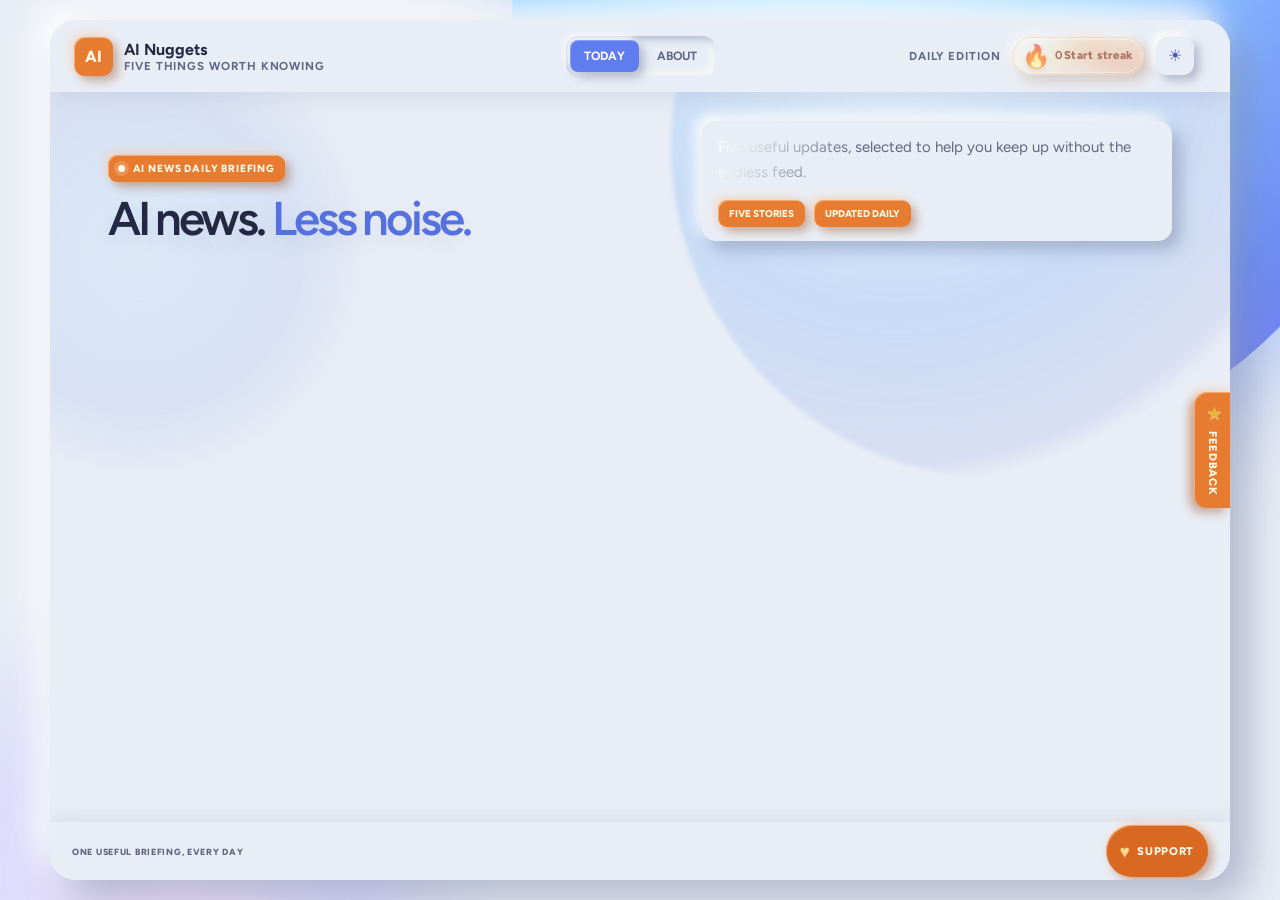
==== index.html @ bac21fe3 "feat: add streak celebration engine with confetti and toast Add self-contained celebration system th" ====
<!doctype html>
<html lang="en">
<head>
  <meta charset="utf-8">
  <meta name="viewport" content="width=device-width, initial-scale=1">
  <meta name="description" content="AI Nuggets distills the five AI updates worth knowing into a quick daily briefing.">
  <meta name="theme-color" content="#e9ebf9">
  <title>AI Nuggets - AI news, less noise</title>
  
  <!-- Technical SEO Improvements -->
  <link rel="canonical" href="https://ai-nuggets.pages.dev/">
  <script type="application/ld+json">
  {
    "@context": "https://schema.org",
    "@type": "WebSite",
    "name": "AI Nuggets",
    "url": "https://ai-nuggets.pages.dev/",
    "potentialAction": {
      "@type": "SearchAction",
      "target": "https://ai-nuggets.pages.dev/?date={date}",
      "query-input": "required name=date"
    }
  }
  </script>
  
  <!-- Social Media Integration (Open Graph & Twitter Cards) -->
  <meta property="og:title" content="AI Nuggets - AI news, less noise">
  <meta property="og:description" content="Daily briefing of exactly 4-5 essential AI stories. Stay informed without the endless feed.">
  <meta property="og:type" content="website">
  <meta property="og:url" content="https://ai-nuggets.pages.dev/">
  <meta property="og:site_name" content="AI Nuggets">
  <meta name="twitter:card" content="summary_large_image">
  <meta name="twitter:title" content="AI Nuggets - AI news, less noise">
  <meta name="twitter:description" content="Daily briefing of exactly 4-5 essential AI stories. Stay informed without the endless feed.">
  
  <link rel="preconnect" href="https://fonts.googleapis.com">
  <link rel="preconnect" href="https://fonts.gstatic.com" crossorigin>
  <link href="https://fonts.googleapis.com/css2?family=Figtree:wght@500;600;700;800&display=swap" rel="stylesheet">
  <script src="product/config.js"></script>
  <script src="theme.config.js"></script>
  <script src="theme-loader.js"></script>
  
  <!-- Analytics & Tracking Setup -->
  <!-- Google Analytics 4 (replace with actual ID when available) -->
  <script async src="https://www.googletagmanager.com/gtag/js?id=G-XXXXXXXXXX"></script>
  <script>
    window.dataLayer = window.dataLayer || [];
    function gtag(){dataLayer.push(arguments);}
    gtag('js', new Date());
    gtag('config', 'G-XXXXXXXXXX');
  </script>
</head>
<body>
  <div class="site-frame">
    <header class="site-header">
      <a class="brand" href="#today" data-product-home>
        <span class="brand-mark" aria-hidden="true" data-product-copy="brandMark"></span>
        <span class="brand-copy">
          <strong data-product-copy="brandName"></strong>
          <small data-product-copy="brandTagline"></small>
        </span>
      </a>

      <nav class="nav-tabs" aria-label="Main navigation">
        <a class="active" href="#today" aria-current="page">Today</a>
        <a href="about.html" data-product-copy="aboutLabel"></a>
      </nav>

      <div class="header-actions">
        <span class="current-date">Daily edition</span>
        <div class="streak-control">
          <button class="streak-pill" id="streakPill" type="button" aria-controls="loginMenu" aria-describedby="streakGuidance" aria-expanded="false" aria-live="polite">
            <span class="streak-pill__flame" aria-hidden="true">&#128293;</span>
            <span class="streak-pill__text"><strong id="streakPillCount">0</strong><span class="streak-pill__label" id="streakPillLabel" data-product-copy="guestStreakLabel"></span></span>
          </button>
          <span class="streak-guidance" id="streakGuidance" role="tooltip" data-product-streak-guidance></span>
        </div>
        <button class="color-mode-toggle" id="colorModeToggle" type="button" aria-label="Switch to dark mode" aria-pressed="false">
          <span class="mode-icon mode-icon--sun" aria-hidden="true">&#9728;</span>
          <span class="mode-icon mode-icon--moon" aria-hidden="true">&#9790;</span>
        </button>
        <div class="sign-in-control">
          <button class="login-menu-toggle" id="loginMenuToggle" type="button" aria-expanded="false" aria-controls="loginMenu">
            <span class="login-menu-toggle__icon" aria-hidden="true">&#128100;</span>
            <span data-product-copy="loginLabel"></span>
          </button>
          <div class="login-menu" id="loginMenu" hidden>
            <p class="login-menu__title" data-product-copy="loginMenuTitle"></p>
            <p class="login-menu__description" data-product-copy="loginMenuDescription"></p>
            <div class="google-sign-in-option">
              <div class="google-sign-in-button" id="googleSignInButton" aria-hidden="true">
                <span class="google-sign-in-button__mark" aria-hidden="true">G</span>
                <span data-product-copy="continueWithGoogleLabel"></span>
              </div>
              <div class="google-sign-in-target" id="googleSignInTarget"></div>
            </div>
          </div>
          <button class="account-menu-toggle" id="accountMenuToggle" type="button" aria-expanded="false" aria-controls="accountMenu" hidden>
            <span class="account-avatar" id="accountAvatar" aria-hidden="true"></span>
            <span class="account-name" id="accountName"></span>
            <span class="account-menu-chevron" aria-hidden="true">⌄</span>
          </button>
          <div class="account-menu" id="accountMenu" hidden>
            <div class="account-menu__profile">
              <span class="account-avatar" id="accountMenuAvatar" aria-hidden="true"></span>
              <span><strong id="accountMenuName"></strong><small id="accountEmail"></small></span>
            </div>
            <div class="account-menu__divider" aria-hidden="true"></div>
            <button class="sign-out-button" id="signOutButton" type="button">Sign out</button>
          </div>
          <output class="sign-in-status" id="signInStatus" aria-live="polite"></output>
        </div>
      </div>
    </header>

    <main id="today">
      <section class="briefing-intro" aria-labelledby="pageTitle">
        <div>
          <p class="eyebrow"><span class="eyebrow-indicator" aria-hidden="true"></span> <span data-product-copy="eyebrow"></span></p>
          <h1 id="pageTitle" data-product-headline></h1>
        </div>
        <div class="briefing-copy">
          <p class="briefing-copy__shine" data-product-copy="briefingDescription"></p>
          <div class="briefing-meta" aria-label="Briefing details">
            <span data-product-copy="storyCountLabel"></span>
            <span data-product-copy="updateCadenceLabel"></span>
          </div>
        </div>
      </section>

      <section class="story-grid" id="storyGrid"></section>
    </main>

    <footer class="site-footer">
      <span data-product-copy="footer"></span>
      <button class="support-tab" id="supportTab" type="button" aria-haspopup="dialog" aria-controls="supportDialog">
        <span aria-hidden="true">&#9829;</span><span data-product-copy="supportLabel"></span>
              <span class="support-heart" aria-hidden="true"></span>
              <span class="support-heart" aria-hidden="true"></span>
            </button>
    </footer>

          <div class="edge-tabs" id="edgeTabs">
            <button class="feedback-tab" id="feedbackTab" type="button" aria-haspopup="dialog" aria-controls="feedbackDialog">
              <span aria-hidden="true">★</span><span>Feedback</span>
            </button>
          </div>
      </div>

  <dialog class="feedback-dialog" id="feedbackDialog" aria-labelledby="feedbackTitle" aria-describedby="feedbackDescription">
    <button class="dialog-close" id="feedbackDialogClose" type="button" aria-label="Close feedback form">&times;</button>
    <span class="dialog-mark feedback-dialog-mark" aria-hidden="true">★</span>
    <h2 id="feedbackTitle">How are we doing?</h2>
    <p id="feedbackDescription">A quick note helps us make each briefing more useful.</p>
    <form id="feedbackForm">
      <label for="feedbackEmail">Email address</label>
      <div class="feedback-email-control">
        <input id="feedbackEmail" name="email" type="email" autocomplete="email" placeholder="you@example.com" required>
        <span class="feedback-email-lock" id="feedbackEmailLock" aria-hidden="true" hidden>Locked</span>
      </div>
      <fieldset class="feedback-rating" id="feedbackRating">
        <legend>Your rating</legend>
        <div class="feedback-rating__choices" aria-label="Choose a rating from one to five stars">
          <span class="feedback-rating__stars" aria-hidden="true">
            <span class="feedback-rating__star"></span>
            <span class="feedback-rating__star"></span>
            <span class="feedback-rating__star"></span>
            <span class="feedback-rating__star"></span>
            <span class="feedback-rating__star"></span>
          </span>
          <input id="rating-1" name="ratingHalves" type="radio" value="2" required><label for="rating-1">1 star</label>
          <input id="rating-2" name="ratingHalves" type="radio" value="4"><label for="rating-2">2 stars</label>
          <input id="rating-3" name="ratingHalves" type="radio" value="6"><label for="rating-3">3 stars</label>
          <input id="rating-4" name="ratingHalves" type="radio" value="8"><label for="rating-4">4 stars</label>
          <input id="rating-5" name="ratingHalves" type="radio" value="10"><label for="rating-5">5 stars</label>
        </div>
        <output class="feedback-rating__display" id="feedbackRatingDisplay" aria-live="polite">Choose a rating</output>
      </fieldset>
      <label for="feedbackMessage">Feedback</label>
      <textarea id="feedbackMessage" name="message" rows="4" minlength="20" maxlength="4000" placeholder="Tell us what you think..." required></textarea>
      <button class="feedback-submit" id="feedbackSubmit" type="submit">Send feedback</button>
      <output class="feedback-message" id="feedbackMessageStatus" aria-live="polite"></output>
    </form>
  </dialog>

  <dialog class="support-dialog" id="supportDialog" aria-labelledby="supportTitle" aria-describedby="supportDescription">
    <button class="dialog-close" id="supportDialogClose" type="button" aria-label="Close support dialog">&times;</button>
    <span class="dialog-mark support-dialog-mark" aria-hidden="true">&#9829;</span>
    <h2 id="supportTitle" data-product-copy="supportTitle"></h2>
    <p id="supportDescription" data-product-copy="supportDescription"></p>
    <div class="support-body" id="supportBody" aria-live="polite"></div>
      </dialog>

  <dialog class="story-dialog" id="storyDialog" aria-labelledby="storyDialogTitle">
    <button class="dialog-close" id="storyDialogClose" type="button" aria-label="Close story summary">&times;</button>
    <p class="story-dialog-category" id="storyDialogCategory"></p>
    <h2 id="storyDialogTitle"></h2>
    <div class="story-summary-contexts" role="group" aria-label="Summary detail">
    </div>
    <div id="storyDialogSummary" tabindex="0" aria-label="Story summary. Use Arrow Up and Arrow Down to scroll."></div>
    <div class="story-dialog-actions">
      <div class="story-dialog-navigation-group">
        <div class="story-dialog-navigation" aria-label="Story navigation" role="group">
          <button class="story-dialog-navigation-button" id="storyDialogPrevious" type="button" aria-label="Previous story" disabled><span aria-hidden="true">&larr;</span><span>Previous</span></button>
          <button class="story-dialog-navigation-button" id="storyDialogNext" type="button" aria-label="Next story"><span>Next</span><span aria-hidden="true">&rarr;</span></button>
        </div>
        <p class="story-dialog-navigation-hint" aria-label="Keyboard shortcuts. Tab switches summary level, up and down arrows scroll, left and right arrows browse stories.">
          <span class="story-dialog-navigation-hint-item"><span class="story-dialog-kbd" aria-hidden="true">Tab</span> switch summary</span>
          <span class="story-dialog-navigation-hint-item"><span class="story-dialog-kbd" aria-hidden="true">&uarr;</span><span class="story-dialog-kbd" aria-hidden="true">&darr;</span> scroll</span>
          <span class="story-dialog-navigation-hint-item"><span class="story-dialog-kbd" aria-hidden="true">&larr;</span><span class="story-dialog-kbd" aria-hidden="true">&rarr;</span> browse stories</span>
        </p>
      </div>
      <a class="story-dialog-source" id="storyDialogSource" target="_blank" rel="noopener noreferrer">Read the source <span aria-hidden="true">&nearr;</span></a>
    </div>
  </dialog>

  <div class="celebration-toast" id="celebrationToast" role="alert" aria-live="assertive">
    <span class="celebration-toast__emoji" data-celebration-emoji></span>
    <span class="celebration-toast__title" data-celebration-title></span>
    <span class="celebration-toast__subtitle" data-celebration-subtitle></span>
    <span class="celebration-toast__streak" data-celebration-streak></span>
  </div>

  <script src="product/apply-copy.js"></script>
  <script src="content-engine/loader.js"></script>
  <script src="product/company-images.js"></script>
  <script src="content-engine/render.js"></script>
  <script src="content-engine/celebration.js"></script>
  <script src="script.js"></script>
</body>
</html>
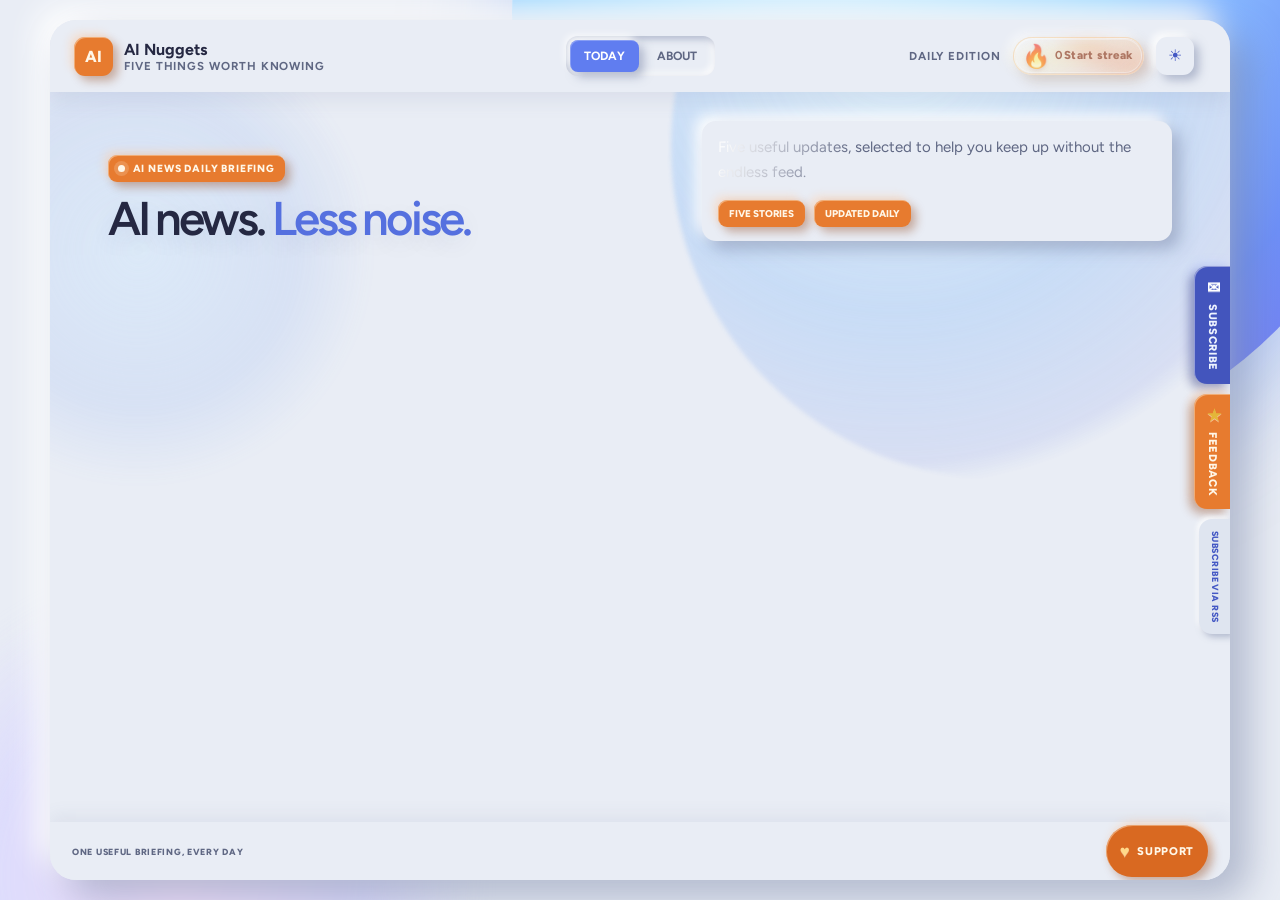
==== commit f75945e5: "feat: add distribution features - email subscribe, share, and RSS feed Add a subscribe dialog that c" ====
--- a/index.html
+++ b/index.html
@@ -6,7 +6,10 @@
   <meta name="description" content="AI Nuggets distills the five AI updates worth knowing into a quick daily briefing.">
   <meta name="theme-color" content="#e9ebf9">
   <title>AI Nuggets - AI news, less noise</title>
-  
+  <link rel="icon" type="image/svg+xml" href="product/brand-mark.svg">
+  <link rel="apple-touch-icon" href="product/og-image.png">
+  <link rel="alternate" type="application/atom+xml" title="AI Nuggets" href="https://ai-nuggets-content.ainuggets123.workers.dev/feed.xml">
+
   <!-- Technical SEO Improvements -->
   <link rel="canonical" href="https://ai-nuggets.pages.dev/">
   <script type="application/ld+json">
@@ -22,16 +25,21 @@
     }
   }
   </script>
-  
+
   <!-- Social Media Integration (Open Graph & Twitter Cards) -->
   <meta property="og:title" content="AI Nuggets - AI news, less noise">
   <meta property="og:description" content="Daily briefing of exactly 4-5 essential AI stories. Stay informed without the endless feed.">
   <meta property="og:type" content="website">
   <meta property="og:url" content="https://ai-nuggets.pages.dev/">
+  <meta property="og:image" content="https://ai-nuggets.pages.dev/product/og-image.png">
+  <meta property="og:image:width" content="1200">
+  <meta property="og:image:height" content="630">
   <meta property="og:site_name" content="AI Nuggets">
   <meta name="twitter:card" content="summary_large_image">
   <meta name="twitter:title" content="AI Nuggets - AI news, less noise">
   <meta name="twitter:description" content="Daily briefing of exactly 4-5 essential AI stories. Stay informed without the endless feed.">
+  <meta name="twitter:image" content="https://ai-nuggets.pages.dev/product/og-image.png">
+
   
   <link rel="preconnect" href="https://fonts.googleapis.com">
   <link rel="preconnect" href="https://fonts.gstatic.com" crossorigin>
@@ -132,20 +140,26 @@
     </main>
 
     <footer class="site-footer">
-      <span data-product-copy="footer"></span>
-      <button class="support-tab" id="supportTab" type="button" aria-haspopup="dialog" aria-controls="supportDialog">
-        <span aria-hidden="true">&#9829;</span><span data-product-copy="supportLabel"></span>
-              <span class="support-heart" aria-hidden="true"></span>
-              <span class="support-heart" aria-hidden="true"></span>
-            </button>
-    </footer>
-
-          <div class="edge-tabs" id="edgeTabs">
-            <button class="feedback-tab" id="feedbackTab" type="button" aria-haspopup="dialog" aria-controls="feedbackDialog">
-              <span aria-hidden="true">★</span><span>Feedback</span>
-            </button>
-          </div>
-      </div>
+          <span data-product-copy="footer"></span>
+          <button class="support-tab" id="supportTab" type="button" aria-haspopup="dialog" aria-controls="supportDialog">
+            <span aria-hidden="true">&#9829;</span><span data-product-copy="supportLabel"></span>
+                  <span class="support-heart" aria-hidden="true"></span>
+                  <span class="support-heart" aria-hidden="true"></span>
+                </button>
+        </footer>
+
+              <div class="edge-tabs" id="edgeTabs">
+                <button class="subscribe-edge-tab" id="subscribeTab" type="button" aria-haspopup="dialog" aria-controls="subscribeDialog">
+                  <span aria-hidden="true">&#9993;</span><span data-product-copy="subscribeButtonLabel"></span>
+                </button>
+                <button class="feedback-tab" id="feedbackTab" type="button" aria-haspopup="dialog" aria-controls="feedbackDialog">
+                  <span aria-hidden="true">★</span><span>Feedback</span>
+                </button>
+                              <a class="rss-edge-link" id="rssLink" href="/feed.xml" target="_blank" rel="noopener noreferrer">
+                                <span data-product-copy="rssSubscribeLabel"></span>
+                              </a>
+                            </div>
+          </div>
 
   <dialog class="feedback-dialog" id="feedbackDialog" aria-labelledby="feedbackTitle" aria-describedby="feedbackDescription">
     <button class="dialog-close" id="feedbackDialogClose" type="button" aria-label="Close feedback form">&times;</button>
@@ -191,7 +205,22 @@
     <div class="support-body" id="supportBody" aria-live="polite"></div>
       </dialog>
 
-  <dialog class="story-dialog" id="storyDialog" aria-labelledby="storyDialogTitle">
+      <dialog class="feedback-dialog subscribe-dialog" id="subscribeDialog" aria-labelledby="subscribeTitle" aria-describedby="subscribeDescription">
+        <button class="dialog-close" id="subscribeDialogClose" type="button" aria-label="Close subscribe form">&times;</button>
+        <span class="dialog-mark" aria-hidden="true">&#9993;</span>
+        <h2 id="subscribeTitle" data-product-copy="subscribeTitle"></h2>
+        <p id="subscribeDescription" data-product-copy="subscribeDescription"></p>
+        <form id="subscribeForm">
+          <label for="subscribeEmail" data-product-copy="subscribeEmailLabel"></label>
+          <div class="feedback-email-control">
+            <input id="subscribeEmail" name="email" type="email" autocomplete="email" placeholder="you@example.com" required>
+          </div>
+          <button class="feedback-submit" id="subscribeSubmit" type="submit" data-product-copy="subscribeButtonLabel"></button>
+          <output class="feedback-message" id="subscribeMessageStatus" aria-live="polite"></output>
+        </form>
+      </dialog>
+
+      <dialog class="story-dialog" id="storyDialog" aria-labelledby="storyDialogTitle">
     <button class="dialog-close" id="storyDialogClose" type="button" aria-label="Close story summary">&times;</button>
     <p class="story-dialog-category" id="storyDialogCategory"></p>
     <h2 id="storyDialogTitle"></h2>
@@ -203,6 +232,7 @@
         <div class="story-dialog-navigation" aria-label="Story navigation" role="group">
           <button class="story-dialog-navigation-button" id="storyDialogPrevious" type="button" aria-label="Previous story" disabled><span aria-hidden="true">&larr;</span><span>Previous</span></button>
           <button class="story-dialog-navigation-button" id="storyDialogNext" type="button" aria-label="Next story"><span>Next</span><span aria-hidden="true">&rarr;</span></button>
+                    <button class="story-dialog-navigation-button" id="storyDialogShare" type="button"><span aria-hidden="true">&#128279;</span><span data-product-copy="shareStoryLabel"></span></button>
         </div>
         <p class="story-dialog-navigation-hint" aria-label="Keyboard shortcuts. Tab switches summary level, up and down arrows scroll, left and right arrows browse stories.">
           <span class="story-dialog-navigation-hint-item"><span class="story-dialog-kbd" aria-hidden="true">Tab</span> switch summary</span>
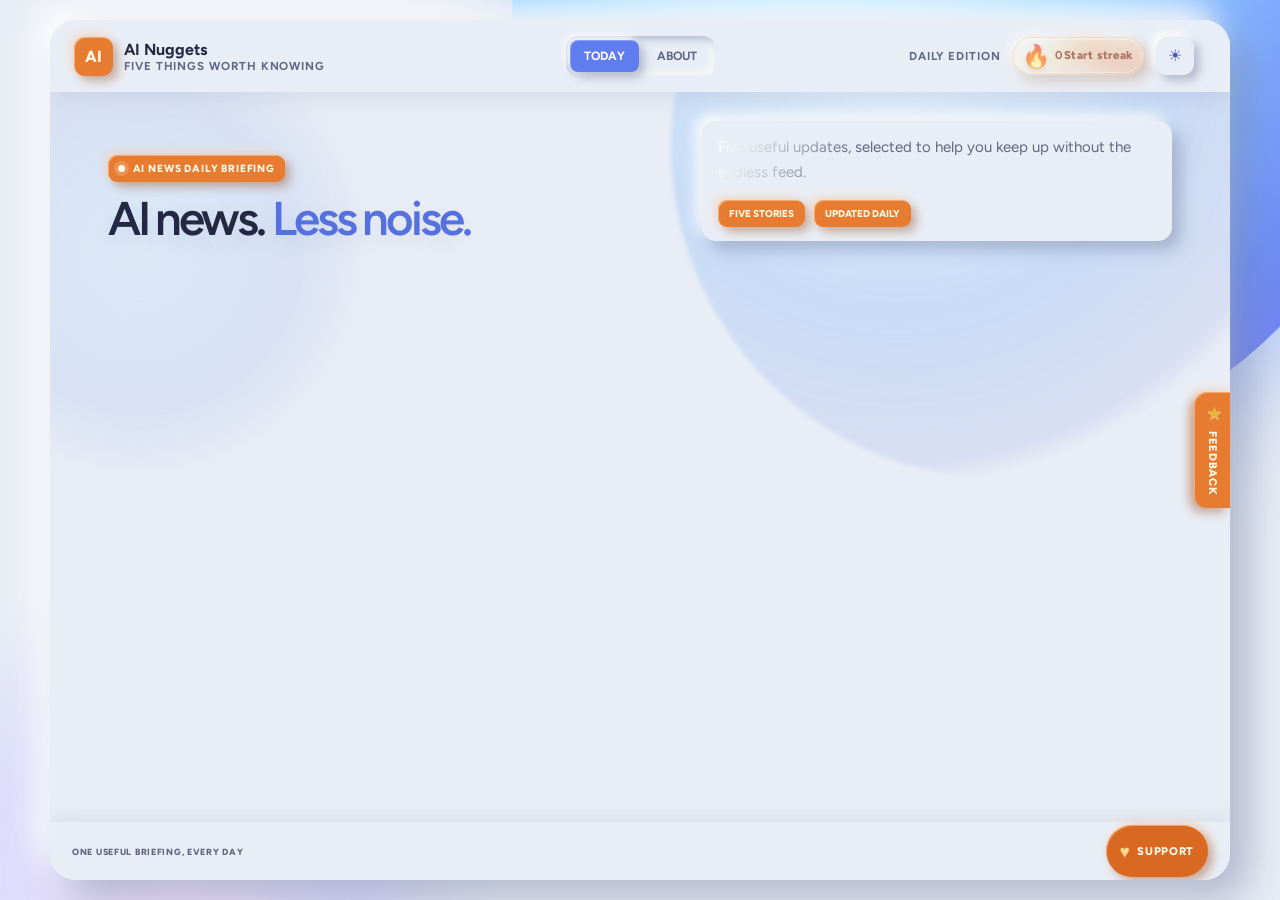
==== commit c2412d36: "revert: remove distribution features (subscribe, share, RSS promotion) Revert f75945e. Removes the e" ====
--- a/index.html
+++ b/index.html
@@ -140,26 +140,20 @@
     </main>
 
     <footer class="site-footer">
-          <span data-product-copy="footer"></span>
-          <button class="support-tab" id="supportTab" type="button" aria-haspopup="dialog" aria-controls="supportDialog">
-            <span aria-hidden="true">&#9829;</span><span data-product-copy="supportLabel"></span>
-                  <span class="support-heart" aria-hidden="true"></span>
-                  <span class="support-heart" aria-hidden="true"></span>
-                </button>
-        </footer>
-
-              <div class="edge-tabs" id="edgeTabs">
-                <button class="subscribe-edge-tab" id="subscribeTab" type="button" aria-haspopup="dialog" aria-controls="subscribeDialog">
-                  <span aria-hidden="true">&#9993;</span><span data-product-copy="subscribeButtonLabel"></span>
-                </button>
-                <button class="feedback-tab" id="feedbackTab" type="button" aria-haspopup="dialog" aria-controls="feedbackDialog">
-                  <span aria-hidden="true">★</span><span>Feedback</span>
-                </button>
-                              <a class="rss-edge-link" id="rssLink" href="/feed.xml" target="_blank" rel="noopener noreferrer">
-                                <span data-product-copy="rssSubscribeLabel"></span>
-                              </a>
-                            </div>
-          </div>
+      <span data-product-copy="footer"></span>
+      <button class="support-tab" id="supportTab" type="button" aria-haspopup="dialog" aria-controls="supportDialog">
+        <span aria-hidden="true">&#9829;</span><span data-product-copy="supportLabel"></span>
+              <span class="support-heart" aria-hidden="true"></span>
+              <span class="support-heart" aria-hidden="true"></span>
+            </button>
+    </footer>
+
+          <div class="edge-tabs" id="edgeTabs">
+            <button class="feedback-tab" id="feedbackTab" type="button" aria-haspopup="dialog" aria-controls="feedbackDialog">
+              <span aria-hidden="true">★</span><span>Feedback</span>
+            </button>
+          </div>
+      </div>
 
   <dialog class="feedback-dialog" id="feedbackDialog" aria-labelledby="feedbackTitle" aria-describedby="feedbackDescription">
     <button class="dialog-close" id="feedbackDialogClose" type="button" aria-label="Close feedback form">&times;</button>
@@ -205,22 +199,7 @@
     <div class="support-body" id="supportBody" aria-live="polite"></div>
       </dialog>
 
-      <dialog class="feedback-dialog subscribe-dialog" id="subscribeDialog" aria-labelledby="subscribeTitle" aria-describedby="subscribeDescription">
-        <button class="dialog-close" id="subscribeDialogClose" type="button" aria-label="Close subscribe form">&times;</button>
-        <span class="dialog-mark" aria-hidden="true">&#9993;</span>
-        <h2 id="subscribeTitle" data-product-copy="subscribeTitle"></h2>
-        <p id="subscribeDescription" data-product-copy="subscribeDescription"></p>
-        <form id="subscribeForm">
-          <label for="subscribeEmail" data-product-copy="subscribeEmailLabel"></label>
-          <div class="feedback-email-control">
-            <input id="subscribeEmail" name="email" type="email" autocomplete="email" placeholder="you@example.com" required>
-          </div>
-          <button class="feedback-submit" id="subscribeSubmit" type="submit" data-product-copy="subscribeButtonLabel"></button>
-          <output class="feedback-message" id="subscribeMessageStatus" aria-live="polite"></output>
-        </form>
-      </dialog>
-
-      <dialog class="story-dialog" id="storyDialog" aria-labelledby="storyDialogTitle">
+  <dialog class="story-dialog" id="storyDialog" aria-labelledby="storyDialogTitle">
     <button class="dialog-close" id="storyDialogClose" type="button" aria-label="Close story summary">&times;</button>
     <p class="story-dialog-category" id="storyDialogCategory"></p>
     <h2 id="storyDialogTitle"></h2>
@@ -232,7 +211,6 @@
         <div class="story-dialog-navigation" aria-label="Story navigation" role="group">
           <button class="story-dialog-navigation-button" id="storyDialogPrevious" type="button" aria-label="Previous story" disabled><span aria-hidden="true">&larr;</span><span>Previous</span></button>
           <button class="story-dialog-navigation-button" id="storyDialogNext" type="button" aria-label="Next story"><span>Next</span><span aria-hidden="true">&rarr;</span></button>
-                    <button class="story-dialog-navigation-button" id="storyDialogShare" type="button"><span aria-hidden="true">&#128279;</span><span data-product-copy="shareStoryLabel"></span></button>
         </div>
         <p class="story-dialog-navigation-hint" aria-label="Keyboard shortcuts. Tab switches summary level, up and down arrows scroll, left and right arrows browse stories.">
           <span class="story-dialog-navigation-hint-item"><span class="story-dialog-kbd" aria-hidden="true">Tab</span> switch summary</span>
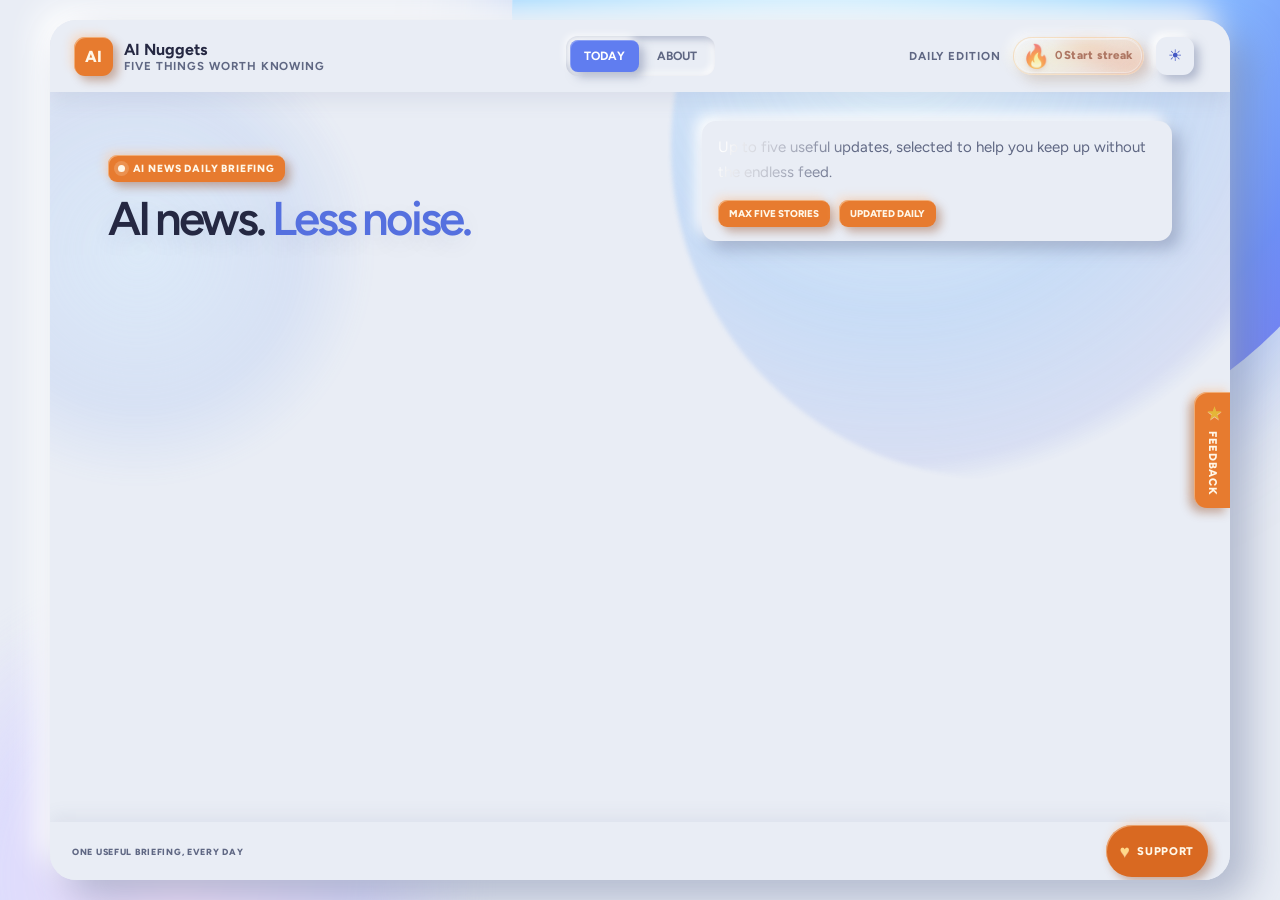
==== commit 576633a2: "feat: add story share panel with deep-link and social sharing Replace the story dialog's copy-link b" ====
--- a/index.html
+++ b/index.html
@@ -218,8 +218,25 @@
           <span class="story-dialog-navigation-hint-item"><span class="story-dialog-kbd" aria-hidden="true">&larr;</span><span class="story-dialog-kbd" aria-hidden="true">&rarr;</span> browse stories</span>
         </p>
       </div>
-      <a class="story-dialog-source" id="storyDialogSource" target="_blank" rel="noopener noreferrer">Read the source <span aria-hidden="true">&nearr;</span></a>
+      <div class="story-dialog-actions-group">
+        <button class="story-dialog-share" id="storyDialogShare" type="button" data-product-copy="storyShareButtonLabel" aria-haspopup="dialog"></button>
+        <a class="story-dialog-source" id="storyDialogSource" target="_blank" rel="noopener noreferrer">Read the source <span aria-hidden="true">&nearr;</span></a>
+      </div>
     </div>
+  </dialog>
+
+  <dialog class="story-share-dialog" id="storyShareDialog" aria-labelledby="storyShareDialogTitle">
+    <button class="dialog-close" id="storyShareDialogClose" type="button" aria-label="Close share dialog">&times;</button>
+    <h2 id="storyShareDialogTitle" data-product-copy="storyShareDialogTitle"></h2>
+    <p class="story-share-dialog-description" id="storyShareDialogDescription" data-product-copy="storyShareDialogDescription"></p>
+    <div class="story-share-url">
+      <label class="story-share-url-label" id="storyShareUrlLabel" for="storyShareUrl" data-product-copy="storyShareUrlLabel"></label>
+      <div class="story-share-url-row">
+        <input class="story-share-url-input" id="storyShareUrl" type="text" readonly />
+        <button class="story-share-copy-btn" id="storyShareCopyButton" type="button" data-product-copy="storyShareCopyLabel" aria-live="polite"></button>
+      </div>
+    </div>
+    <div class="story-share-platforms" id="storySharePlatforms" role="group" aria-label="Share this story"></div>
   </dialog>
 
   <div class="celebration-toast" id="celebrationToast" role="alert" aria-live="assertive">
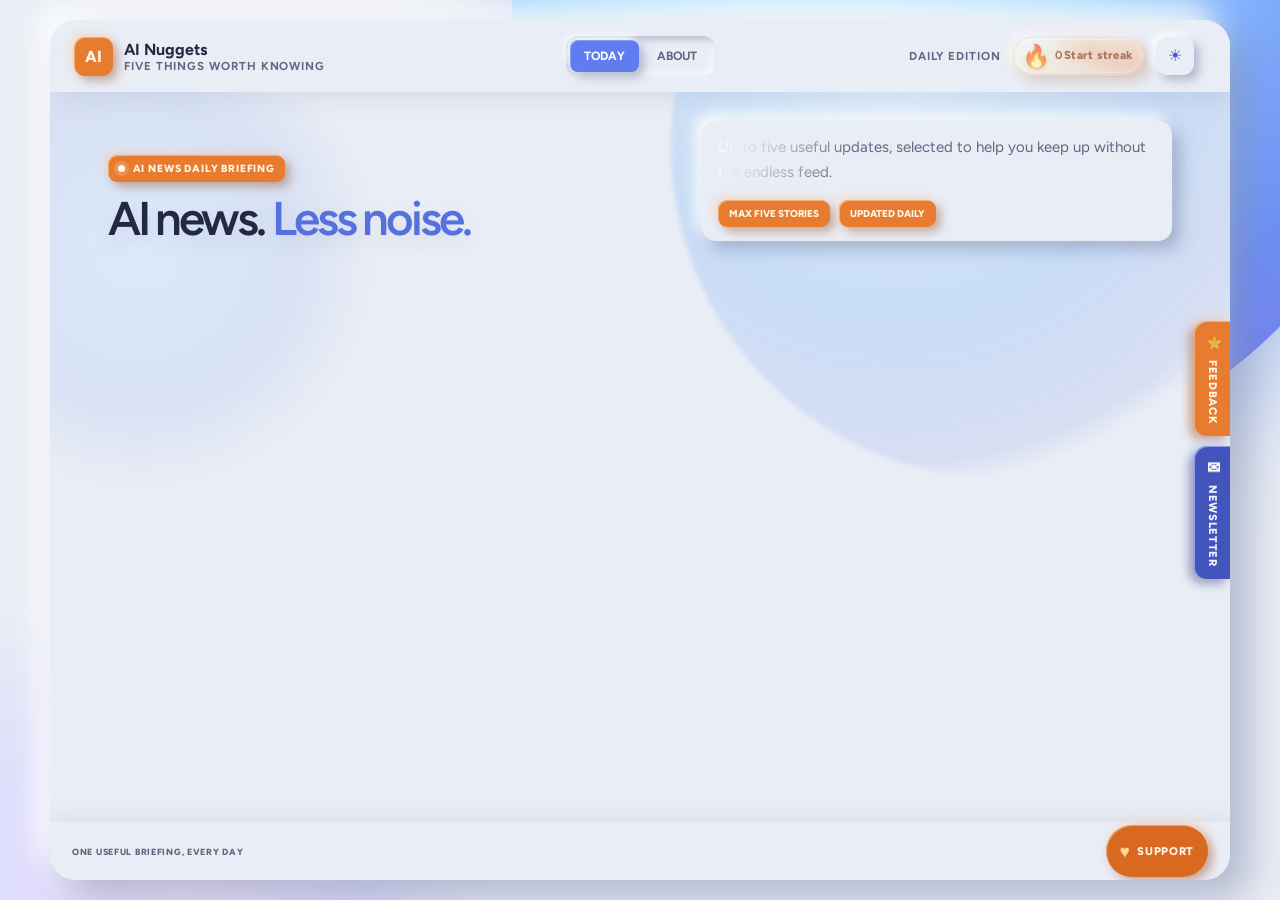
==== commit e0d31973: "feat: add newsletter subscription interest-capture feature Add a newsletter edge-tab next to Feedbac" ====
--- a/index.html
+++ b/index.html
@@ -152,7 +152,10 @@
             <button class="feedback-tab" id="feedbackTab" type="button" aria-haspopup="dialog" aria-controls="feedbackDialog">
               <span aria-hidden="true">★</span><span>Feedback</span>
             </button>
-          </div>
+                      <button class="newsletter-tab" id="newsletterTab" type="button" aria-haspopup="dialog" aria-controls="newsletterDialog">
+                        <span aria-hidden="true">✉</span><span data-product-copy="newsletterTabLabel"></span>
+                      </button>
+                    </div>
       </div>
 
   <dialog class="feedback-dialog" id="feedbackDialog" aria-labelledby="feedbackTitle" aria-describedby="feedbackDescription">
@@ -188,6 +191,22 @@
       <textarea id="feedbackMessage" name="message" rows="4" minlength="20" maxlength="4000" placeholder="Tell us what you think..." required></textarea>
       <button class="feedback-submit" id="feedbackSubmit" type="submit">Send feedback</button>
       <output class="feedback-message" id="feedbackMessageStatus" aria-live="polite"></output>
+    </form>
+  </dialog>
+
+  <dialog class="feedback-dialog newsletter-dialog" id="newsletterDialog" aria-labelledby="newsletterTitle" aria-describedby="newsletterDescription">
+    <button class="dialog-close" id="newsletterDialogClose" type="button" aria-label="Close newsletter dialog">&times;</button>
+    <span class="dialog-mark newsletter-dialog-mark" aria-hidden="true">✉</span>
+    <h2 id="newsletterTitle" data-product-copy="newsletterTitle"></h2>
+    <p id="newsletterDescription" data-product-copy="newsletterDescription"></p>
+    <form id="newsletterForm">
+      <label for="newsletterEmail" data-product-copy="newsletterEmailLabel"></label>
+      <div class="feedback-email-control">
+        <input id="newsletterEmail" name="email" type="email" autocomplete="email" placeholder="you@example.com" required>
+        <span class="feedback-email-lock" id="newsletterEmailLock" aria-hidden="true" hidden>Locked</span>
+      </div>
+      <button class="feedback-submit" id="newsletterSubmit" type="submit" data-product-copy="newsletterSubscribeLabel"></button>
+      <output class="feedback-message" id="newsletterMessageStatus" aria-live="polite"></output>
     </form>
   </dialog>
 
